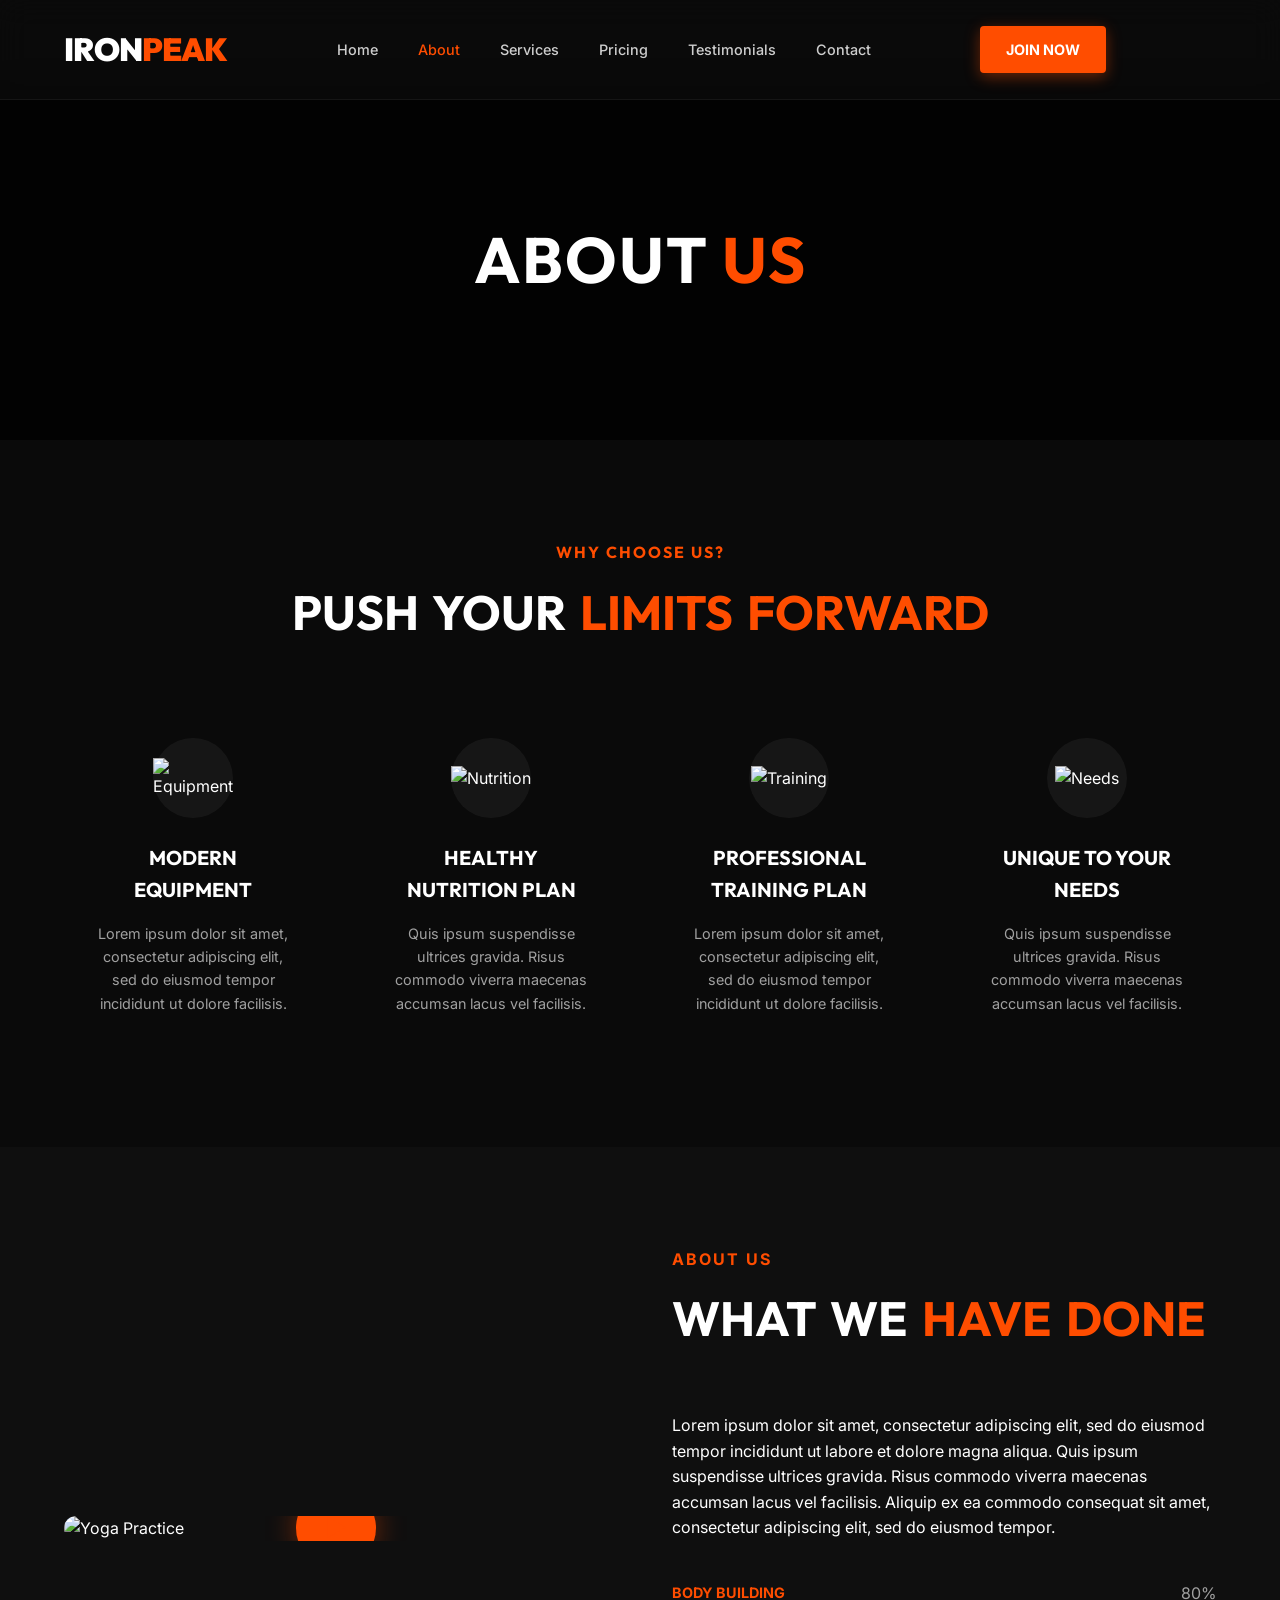
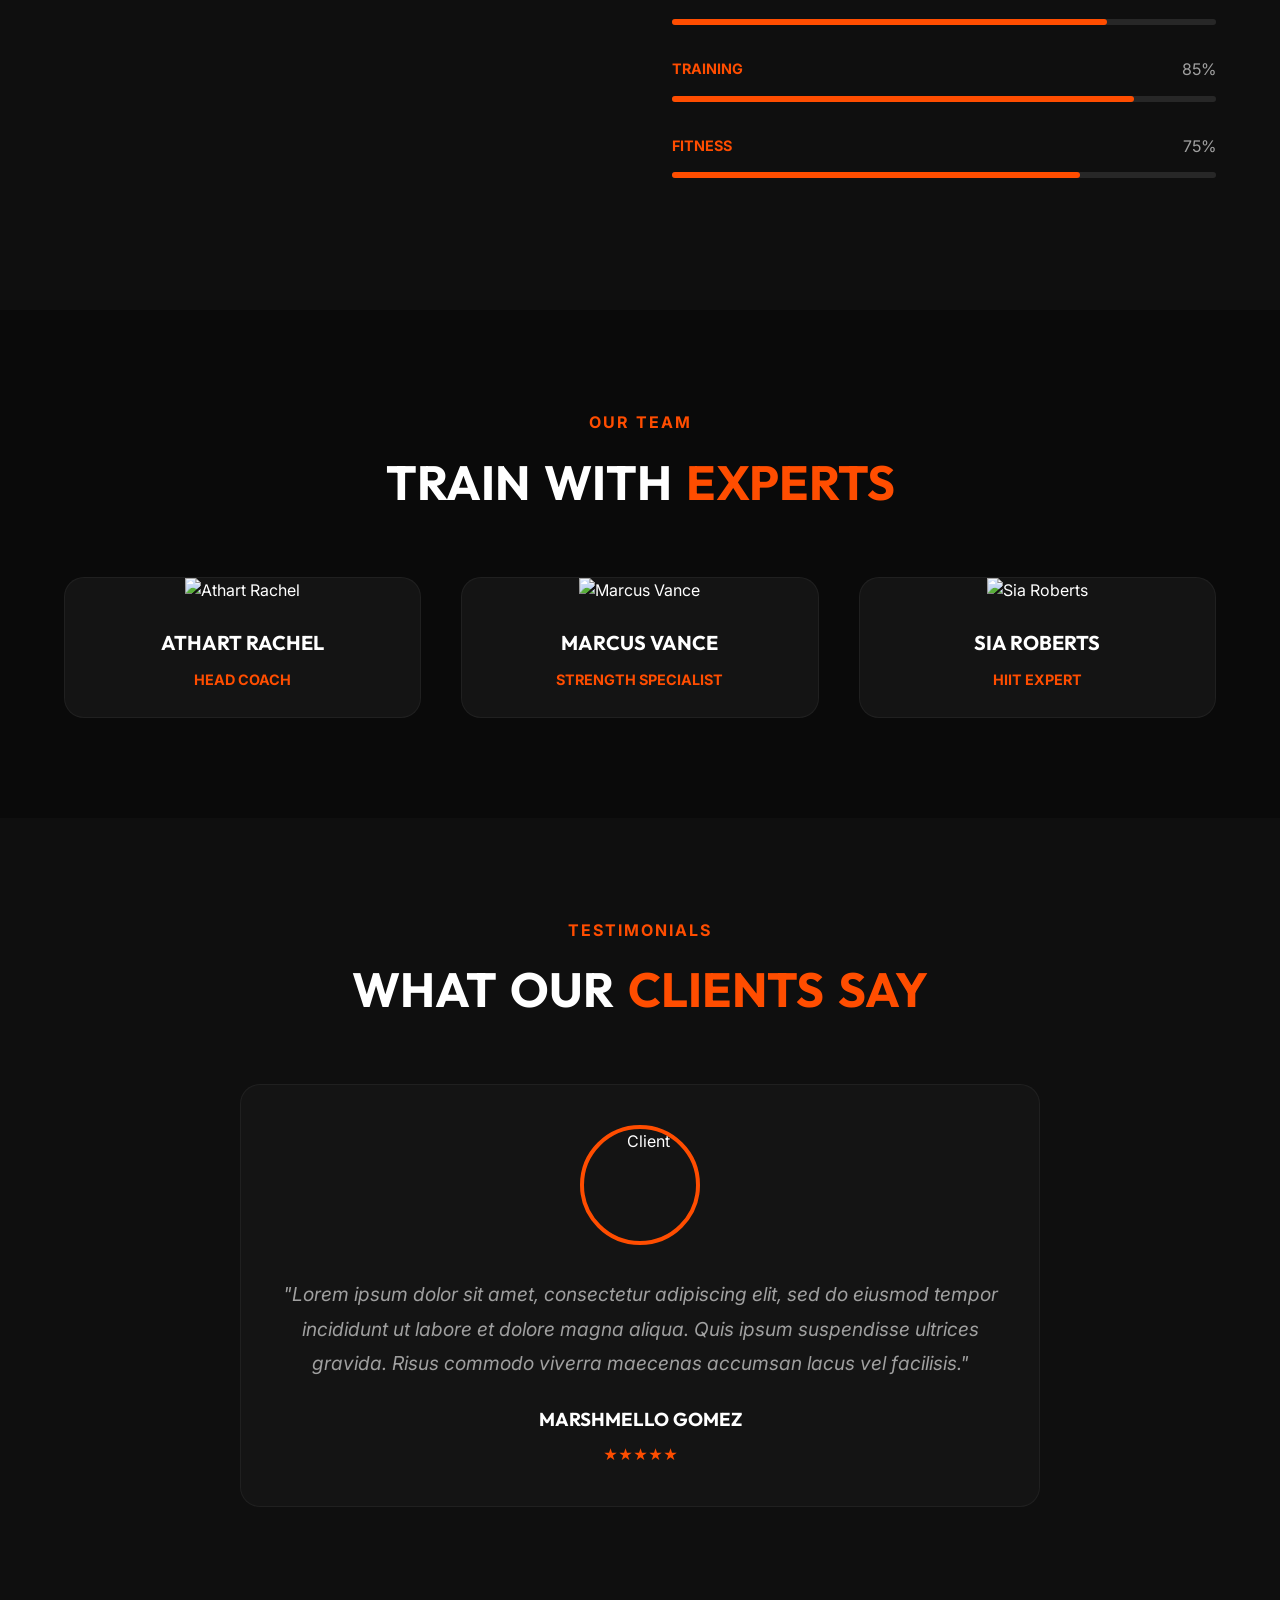
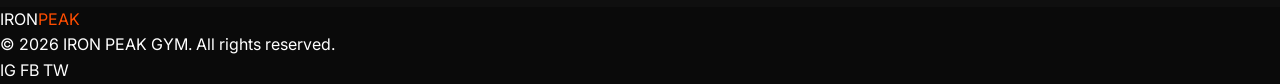
==== about.html @ 79bff255 "first commit" ====
<!DOCTYPE html>
<html lang="en">

<head>
    <meta charset="UTF-8">
    <meta name="viewport" content="width=device-width, initial-scale=1.0">
    <meta name="description"
        content="Learn more about IRON PEAK GYM, our expert trainers, and our commitment to your fitness journey.">
    <title>About Us | IRON PEAK GYM</title>
    <link rel="stylesheet" href="style.css">
    <!-- Google Fonts: Outfit and Inter -->
    <link rel="preconnect" href="https://fonts.googleapis.com">
    <link rel="preconnect" href="https://fonts.gstatic.com" crossorigin>
    <link href="https://fonts.googleapis.com/css2?family=Inter:wght@400;700&family=Outfit:wght@400;700;900&display=swap"
        rel="stylesheet">
</head>

<body class="subpage">
    <header id="header">
        <nav class="navbar">
            <div class="logo">IRON<span>PEAK</span></div>
            <ul class="nav-links">
                <li><a href="index.html">Home</a></li>
                <li><a href="about.html" class="active">About</a></li>
                <li><a href="services.html">Services</a></li>
                <li><a href="pricing.html">Pricing</a></li>
                <li><a href="testimonials.html">Testimonials</a></li>
                <li><a href="contact.html">Contact</a></li>
            </ul>
            <a href="join.html" class="cta-btn small">Join Now</a>
            <div class="hamburger">
                <span></span>
                <span></span>
                <span></span>
            </div>
        </nav>
    </header>

    <main>
        <section class="page-banner">
            <h1>ABOUT <span>US</span></h1>
        </section>

        <!-- Why Choose Us Section -->
        <section class="why-choose-us">
            <h2 class="section-subtitle">WHY CHOOSE US?</h2>
            <h2 class="section-title">PUSH YOUR <span>LIMITS FORWARD</span></h2>
            <div class="features-grid">
                <div class="feature-item">
                    <div class="feature-icon-circle">
                        <img src="https://img.icons8.com/ios-filled/50/ff4d00/bench-press.png" alt="Equipment">
                    </div>
                    <h3>Modern equipment</h3>
                    <p>Lorem ipsum dolor sit amet, consectetur adipiscing elit, sed do eiusmod tempor incididunt ut
                        dolore facilisis.</p>
                </div>
                <div class="feature-item">
                    <div class="feature-icon-circle">
                        <img src="https://img.icons8.com/ios-filled/50/ff4d00/healthy-food.png" alt="Nutrition">
                    </div>
                    <h3>Healthy nutrition plan</h3>
                    <p>Quis ipsum suspendisse ultrices gravida. Risus commodo viverra maecenas accumsan lacus vel
                        facilisis.</p>
                </div>
                <div class="feature-item">
                    <div class="feature-icon-circle">
                        <img src="https://img.icons8.com/ios-filled/50/ff4d00/dumbbell.png" alt="Training">
                    </div>
                    <h3>Professional training plan</h3>
                    <p>Lorem ipsum dolor sit amet, consectetur adipiscing elit, sed do eiusmod tempor incididunt ut
                        dolore facilisis.</p>
                </div>
                <div class="feature-item">
                    <div class="feature-icon-circle">
                        <img src="https://img.icons8.com/ios-filled/50/ff4d00/heart-monitor.png" alt="Needs">
                    </div>
                    <h3>Unique to your needs</h3>
                    <p>Quis ipsum suspendisse ultrices gravida. Risus commodo viverra maecenas accumsan lacus vel
                        facilisis.</p>
                </div>
            </div>
        </section>

        <!-- What We Have Done Section -->
        <section class="about-what-we-done bg-alt">
            <div class="done-image">
                <img src="https://images.unsplash.com/photo-1544367567-0f2fcb009e0b?auto=format&fit=crop&q=80"
                    alt="Yoga Practice">
                <div class="play-btn">
                    <span>▶</span>
                </div>
            </div>
            <div class="done-content">
                <h4 class="section-subtitle" style="text-align: left;">ABOUT US</h4>
                <h2 class="section-title" style="text-align: left;">WHAT WE <span>HAVE DONE</span></h2>
                <p>Lorem ipsum dolor sit amet, consectetur adipiscing elit, sed do eiusmod tempor incididunt ut labore
                    et dolore magna aliqua. Quis ipsum suspendisse ultrices gravida. Risus commodo viverra maecenas
                    accumsan lacus vel facilisis. Aliquip ex ea commodo consequat sit amet, consectetur adipiscing elit,
                    sed do eiusmod tempor.</p>

                <div class="progress-container">
                    <div class="progress-item">
                        <div class="progress-info">
                            <span class="progress-label">Body building</span>
                            <span class="progress-percent">80%</span>
                        </div>
                        <div class="progress-bar-bg">
                            <div class="progress-bar-fill" style="width: 80%;"></div>
                        </div>
                    </div>
                    <div class="progress-item">
                        <div class="progress-info">
                            <span class="progress-label">Training</span>
                            <span class="progress-percent">85%</span>
                        </div>
                        <div class="progress-bar-bg">
                            <div class="progress-bar-fill" style="width: 85%;"></div>
                        </div>
                    </div>
                    <div class="progress-item">
                        <div class="progress-info">
                            <span class="progress-label">Fitness</span>
                            <span class="progress-percent">75%</span>
                        </div>
                        <div class="progress-bar-bg">
                            <div class="progress-bar-fill" style="width: 75%;"></div>
                        </div>
                    </div>
                </div>
            </div>
        </section>

        <!-- Our Team Section -->
        <section class="trainers-section">
            <h4 class="section-subtitle">OUR TEAM</h4>
            <h2 class="section-title">TRAIN WITH <span>EXPERTS</span></h2>
            <div class="trainers-grid">
                <div class="trainer-card">
                    <div class="trainer-img">
                        <img src="https://images.unsplash.com/photo-1594381898411-846e7d193883?auto=format&fit=crop&q=80"
                            alt="Athart Rachel">
                    </div>
                    <div class="trainer-info">
                        <h3>Athart Rachel</h3>
                        <span class="trainer-spec">Head Coach</span>
                    </div>
                </div>
                <div class="trainer-card">
                    <div class="trainer-img">
                        <img src="https://images.unsplash.com/photo-1534438327276-14e5300c3a48?auto=format&fit=crop&q=80"
                            alt="Marcus Vance">
                    </div>
                    <div class="trainer-info">
                        <h3>Marcus Vance</h3>
                        <span class="trainer-spec">Strength Specialist</span>
                    </div>
                </div>
                <div class="trainer-card">
                    <div class="trainer-img">
                        <img src="https://images.unsplash.com/photo-1552072805-2a9039d00e57?auto=format&fit=crop&q=80"
                            alt="Sia Roberts">
                    </div>
                    <div class="trainer-info">
                        <h3>Sia Roberts</h3>
                        <span class="trainer-spec">HIIT Expert</span>
                    </div>
                </div>
            </div>
        </section>

        <!-- Testimonials Section -->
        <section class="testimonials bg-alt">
            <h4 class="section-subtitle">TESTIMONIALS</h4>
            <h2 class="section-title">WHAT OUR <span>CLIENTS SAY</span></h2>
            <div class="testimonial-card" style="max-width: 800px; margin: 0 auto; text-align: center;">
                <div class="user-info" style="justify-content: center; flex-direction: column;">
                    <img src="https://images.unsplash.com/photo-1517841905240-472988babdf9?auto=format&fit=crop&q=80"
                        alt="Client"
                        style="width: 120px; height: 120px; border-radius: 50%; object-fit: cover; border: 4px solid var(--primary);">
                </div>
                <p class="quote" style="font-size: 1.2rem; margin-top: 2rem;">"Lorem ipsum dolor sit amet, consectetur
                    adipiscing elit, sed do eiusmod tempor incididunt ut labore et dolore magna aliqua. Quis ipsum
                    suspendisse ultrices gravida. Risus commodo viverra maecenas accumsan lacus vel facilisis."</p>
                <h3 style="margin-top: 1.5rem;">Marshmello Gomez</h3>
                <div class="stars" style="margin-top: 0.5rem;">★★★★★</div>
            </div>
        </section>

    </main>

    <footer>
        <div class="footer-content">
            <div class="footer-logo">IRON<span>PEAK</span></div>
            <p>&copy; 2026 IRON PEAK GYM. All rights reserved.</p>
            <div class="socials">
                <a href="#">IG</a>
                <a href="#">FB</a>
                <a href="#">TW</a>
            </div>
        </div>
    </footer>

    <div id="videoModal" class="video-modal">
        <div class="modal-content">
            <span class="close-modal">&times;</span>
            <div class="video-container">
                <iframe id="yogaVideo" src="" frameborder="0"
                    allow="accelerometer; autoplay; clipboard-write; encrypted-media; gyroscope; picture-in-picture"
                    allowfullscreen></iframe>
            </div>
        </div>
    </div>

    <script src="main.js"></script>
</body>

</html>
---- style.css ----
:root {
    /* Color Palette - Premium Dark Theme */
    --bg-dark: #0a0a0a;
    --bg-card: #141414;
    --primary: #ff4d00;
    /* Electric Orange */
    --primary-glow: rgba(255, 77, 0, 0.4);
    --secondary: #00e5ff;
    /* Cyan Accent */
    --text-main: #ffffff;
    --text-muted: #a0a0a0;
    --white: #ffffff;
    --glass: rgba(255, 255, 255, 0.05);

    /* Typography */
    --font-heading: 'Outfit', sans-serif;
    --font-body: 'Inter', sans-serif;

    /* Transitions */
    --transition: all 0.3s cubic-bezier(0.4, 0, 0.2, 1);
}

* {
    margin: 0;
    padding: 0;
    box-sizing: border-box;
}

html {
    scroll-behavior: smooth;
}

body {
    background-color: var(--bg-dark);
    color: var(--text-main);
    font-family: var(--font-body);
    line-height: 1.6;
    overflow-x: hidden;
}

h1,
h2,
h3 {
    font-family: var(--font-heading);
    text-transform: uppercase;
}

span {
    color: var(--primary);
}

a {
    text-decoration: none;
    color: inherit;
}

ul {
    list-style: none;
}

/* Header & Navigation */
header {
    position: fixed;
    top: 0;
    width: 100%;
    z-index: 1000;
    background: rgba(10, 10, 10, 0.8);
    backdrop-filter: blur(15px);
    border-bottom: 1px solid rgba(255, 255, 255, 0.05);
}

.navbar {
    display: flex;
    justify-content: space-between;
    align-items: center;
    padding: 1.5rem 5%;
    max-width: 1400px;
    margin: 0 auto;
}

.logo {
    font-size: 2rem;
    font-weight: 900;
    font-family: var(--font-heading);
    letter-spacing: -1px;
}

.nav-links {
    display: flex;
    gap: 2.5rem;
}

.nav-links a {
    font-weight: 500;
    font-size: 0.9rem;
    transition: var(--transition);
    opacity: 0.8;
}

.nav-links a:hover {
    color: var(--primary);
    opacity: 1;
}

/* Buttons */
.cta-btn {
    display: inline-block;
    padding: 1rem 2.5rem;
    background: var(--primary);
    color: var(--white);
    font-weight: 700;
    text-transform: uppercase;
    font-size: 0.9rem;
    border-radius: 4px;
    transition: var(--transition);
    box-shadow: 0 4px 15px var(--primary-glow);
    border: 2px solid var(--primary);
    cursor: pointer;
}

.cta-btn:hover {
    transform: translateY(-3px);
    box-shadow: 0 8px 25px var(--primary-glow);
}

.cta-btn.secondary {
    background: transparent;
    box-shadow: none;
}

.cta-btn.secondary:hover {
    background: var(--white);
    color: var(--bg-dark);
    border-color: var(--white);
}

.cta-btn.small {
    padding: 0.6rem 1.5rem;
}

/* Hero Section */
.hero {
    height: 100vh;
    display: flex;
    align-items: center;
    justify-content: center;
    text-align: center;
    background: linear-gradient(rgba(0, 0, 0, 0.7), rgba(0, 0, 0, 0.7)), url('https://images.unsplash.com/photo-1534438327276-14e5300c3a48?auto=format&fit=crop&q=80');
    background-size: cover;
    background-position: center;
    padding: 0 5%;
}

.hero-content h1 {
    font-size: 6rem;
    font-weight: 900;
    margin-bottom: 1rem;
    letter-spacing: -2px;
    line-height: 1;
}

.hero-content p {
    font-size: 1.25rem;
    color: var(--text-muted);
    max-width: 600px;
    margin: 0 auto 2.5rem;
}

.hero-btns {
    display: flex;
    gap: 1.5rem;
    justify-content: center;
}

/* Section Common */
section {
    padding: 100px 5%;
    max-width: 1400px;
    margin: 0 auto;
}

.section-title {
    text-align: center;
    font-size: 3rem;
    margin-bottom: 3.5rem;
    word-spacing: 5px;
    margin-top: 0.5rem;
}

.section-subtitle {
    text-align: center;
    color: var(--primary);
    font-size: 1rem;
    font-weight: 700;
    letter-spacing: 2px;
    text-transform: uppercase;
}

.section-title.left {
    text-align: left;
}

/* Services */
.services-grid {
    display: grid;
    grid-template-columns: repeat(auto-fit, minmax(300px, 1fr));
    gap: 2rem;
}

.service-card {
    background: var(--bg-card);
    padding: 3rem 2rem;
    border-radius: 12px;
    transition: var(--transition);
    border: 1px solid rgba(255, 255, 255, 0.03);
    text-align: center;
}

.service-card:hover {
    background: var(--glass);
    border-color: var(--primary);
    transform: translateY(-10px);
}

.card-icon {
    font-size: 3rem;
    margin-bottom: 1.5rem;
}

.service-card h3 {
    margin-bottom: 1rem;
    font-size: 1.5rem;
}

.service-card p {
    color: var(--text-muted);
}

/* Pricing */
.pricing-grid {
    display: grid;
    grid-template-columns: repeat(auto-fit, minmax(300px, 1fr));
    gap: 2.5rem;
}

.pricing-card {
    background: var(--bg-card);
    padding: 4rem 2rem;
    border-radius: 16px;
    text-align: center;
    position: relative;
    border: 1px solid rgba(255, 255, 255, 0.03);
    transition: var(--transition);
}

.pricing-card.featured {
    border: 1px solid var(--primary);
    transform: scale(1.05);
    background: linear-gradient(135deg, #1a1a1a 0%, #0a0a0a 100%);
}

.badge {
    position: absolute;
    top: -15px;
    left: 50%;
    transform: translateX(-50%);
    background: var(--primary);
    padding: 0.5rem 1.5rem;
    border-radius: 20px;
    font-size: 0.8rem;
    font-weight: 700;
}

.pricing-card h3 {
    font-size: 1.2rem;
    margin-bottom: 2rem;
}

.price {
    font-size: 4rem;
    font-weight: 900;
    font-family: var(--font-heading);
    margin-bottom: 2rem;
}

.price span {
    font-size: 1rem;
    color: var(--text-muted);
}

.pricing-card ul {
    margin-bottom: 3rem;
    text-align: left;
    padding-left: 20%;
}

.pricing-card li {
    margin-bottom: 1rem;
    color: var(--text-muted);
}

.pricing-card li::before {
    content: '✓';
    color: var(--primary);
    margin-right: 10px;
    font-weight: 900;
}

/* Testimonials */
.testimonials-container {
    display: grid;
    grid-template-columns: repeat(auto-fit, minmax(300px, 1fr));
    gap: 2rem;
}

.testimonial-card {
    background: var(--bg-card);
    padding: 2.5rem;
    border-radius: 20px;
    border: 1px solid rgba(255, 255, 255, 0.05);
    transition: var(--transition);
}

.testimonial-card:hover {
    border-color: var(--primary);
    background: var(--glass);
    transform: translateY(-5px);
}

.user-info {
    display: flex;
    align-items: center;
    gap: 1rem;
    margin-bottom: 1.5rem;
}

.avatar {
    width: 60px;
    height: 60px;
    background: linear-gradient(45deg, var(--primary), var(--secondary));
    border-radius: 50%;
    display: flex;
    align-items: center;
    justify-content: center;
    font-weight: 900;
    font-size: 1.2rem;
}

.quote {
    font-style: italic;
    color: var(--text-muted);
    margin-bottom: 1.5rem;
    line-height: 1.8;
}

.stars {
    color: var(--primary);
    font-size: 0.9rem;
}

/* Contact Section Refinement */
.contact {
    margin-top: 50px;
}

/* Contact layout */
.contact-container {
    display: grid;
    grid-template-columns: 1fr 1fr;
    gap: 2.5rem;
    align-items: start;
    max-width: 1200px;
    margin: 0 auto;
    padding: 2.5rem 5%;
}

.contact-info {
    background: linear-gradient(180deg, rgba(255,255,255,0.02), rgba(255,255,255,0.01));
    border: 1px solid rgba(255,255,255,0.03);
    padding: 2.5rem;
    border-radius: 12px;
}

.contact-info .info-list {
    margin-top: 1rem;
    display: flex;
    flex-direction: column;
    gap: 0.75rem;
    color: var(--text-muted);
}

.contact-info .info-item strong {
    color: var(--white);
    margin-right: 0.5rem;
    font-weight: 700;
}

.contact-form {
    background: var(--bg-card);
    padding: 2.5rem;
    border-radius: 12px;
    border: 1px solid rgba(255,255,255,0.04);
    display: flex;
    flex-direction: column;
    gap: 1rem;
}

.contact-form .form-row {
    display: grid;
    grid-template-columns: 1fr 1fr;
    gap: 1rem;
}

.form-group {
    display: flex;
    flex-direction: column;
    gap: 0.5rem;
}

.form-group .label {
    font-size: 0.85rem;
    text-transform: uppercase;
    color: var(--text-muted);
    font-weight: 700;
}

.contact-form input,
.contact-form select,
.contact-form textarea {
    background: rgba(255, 255, 255, 0.03);
    border: 1px solid rgba(255,255,255,0.06);
    padding: 0.9rem 1rem;
    border-radius: 8px;
    color: var(--white);
    font-family: inherit;
    transition: var(--transition);
}

.contact-form input:focus,
.contact-form select:focus,
.contact-form textarea:focus {
    outline: none;
    border-color: var(--primary);
    box-shadow: 0 6px 22px var(--primary-glow);
    transform: translateY(-2px);
}

.contact-form textarea {
    resize: vertical;
    min-height: 140px;
}

.contact-form .checkbox-group {
    display: flex;
    align-items: center;
    gap: 0.6rem;
    color: var(--text-muted);
}

.form-success {
    font-weight: 700;
}

/* Small screens */
@media (max-width: 900px) {
    .contact-container {
        grid-template-columns: 1fr;
        padding: 1.5rem 5%;
    }

    .contact-form .form-row {
        grid-template-columns: 1fr;
    }

    .contact-info {
        order: 2;
    }

    .contact-form {
        order: 1;
    }
}

/* Scrollbar */
::-webkit-scrollbar {
    width: 10px;
}

::-webkit-scrollbar-track {
    background: var(--bg-dark);
}

::-webkit-scrollbar-thumb {
    background: #333;
    border-radius: 5px;
}

::-webkit-scrollbar-thumb:hover {
    background: var(--primary);
}

/* Mobile Responsive adjustment */
@media (max-width: 968px) {
    .hero-content h1 {
        font-size: 4rem;
    }

    .contact-container {
        grid-template-columns: 1fr;
        padding: 3rem;
    }

    .nav-links,
    .cta-btn.small {
        display: none;
    }

    .hamburger {
        display: flex;
    }

    .pricing-card.featured {
        transform: scale(1);
    }

    .testimonials-container {
        grid-template-columns: 1fr;
    }

    .page-banner h1 {
        font-size: 2.5rem;
    }

    .form-row {
        grid-template-columns: 1fr;
    }

    .registration-form-box {
        padding: 2rem;
    }

    /* Mobile responsive for new sections */
    .about-container,
    .classes-container {
        grid-template-columns: 1fr;
    }
}

@media (max-width: 480px) {
    .hero-content h1 {
        font-size: 3rem;
    }

    .hero-btns {
        flex-direction: column;
    }

    .section-title {
        font-size: 2rem;
    }

    .page-banner {
        height: 30vh;
    }
}

/* Subpage Specifics */
.page-banner {
    height: 40vh;
    display: flex;
    align-items: center;
    justify-content: center;
    background: linear-gradient(rgba(0, 0, 0, 0.8), rgba(0, 0, 0, 0.8)), url('https://images.unsplash.com/photo-1540497077202-7c8a3999166f?auto=format&fit=crop&q=80');
    background-size: cover;
    background-position: center;
    margin-top: 80px;
}

.page-banner h1 {
    font-size: 4rem;
    letter-spacing: 2px;
}

/* Registration Form */
.registration-container {
    max-width: 800px;
    margin: 50px auto;
    padding: 100px 5%;
}

.registration-form-box {
    background: var(--bg-card);
    padding: 4rem;
    border-radius: 20px;
    border: 1px solid rgba(255, 255, 255, 0.05);
}

.registration-form-box h2 {
    margin-bottom: 2.5rem;
    text-align: center;
}

.registration-form {
    display: flex;
    flex-direction: column;
    gap: 1.5rem;
}

.form-row {
    display: grid;
    grid-template-columns: 1fr 1fr;
    gap: 1.5rem;
}

.registration-form input,
.registration-form select {
    background: rgba(255, 255, 255, 0.03);
    border: 1px solid rgba(255, 255, 255, 0.1);
    padding: 1.2rem;
    border-radius: 4px;
    color: var(--white);
    font-family: inherit;
    transition: var(--transition);
}

.registration-form select option {
    background: var(--bg-dark);
}

.checkbox-group {
    display: flex;
    align-items: center;
    gap: 10px;
    font-size: 0.9rem;
    color: var(--text-muted);
}

.contact-subject {
    background: rgba(255, 255, 255, 0.03);
    border: 1px solid rgba(255, 255, 255, 0.1);
    padding: 1rem;
    border-radius: 4px;
    color: var(--white);
    font-family: inherit;
    width: 100%;
}

/* --- Added for Content Expansion --- */

/* About Summary */
.about-summary {
    padding: 100px 5%;
}

.about-container {
    display: grid;
    grid-template-columns: 1fr 1fr;
    gap: 4rem;
    align-items: center;
    max-width: 1400px;
    margin: 0 auto;
}

.about-text p {
    font-size: 1.1rem;
    color: var(--text-muted);
    margin-bottom: 2rem;
}

.stats-row {
    display: flex;
    gap: 3rem;
}

.stat {
    display: flex;
    flex-direction: column;
}

.stat-num {
    font-size: 2.5rem;
    font-weight: 900;
    color: var(--primary);
    font-family: var(--font-heading);
}

.stat-label {
    font-size: 0.9rem;
    color: var(--text-muted);
    text-transform: uppercase;
}

.about-image img {
    width: 100%;
    border-radius: 20px;
    box-shadow: 0 20px 40px rgba(0, 0, 0, 0.5);
}

/* Why Choose Us */
.bg-alt {
    background: #0f0f0f;
    max-width: 100% !important;
}

.why-choose-us {
    padding: 100px 5%;
}

.features-grid {
    display: grid;
    grid-template-columns: repeat(auto-fit, minmax(250px, 1fr));
    gap: 2.5rem;
    max-width: 1400px;
    margin: 0 auto;
}

.feature-item {
    text-align: center;
    padding: 2rem;
    display: flex;
    flex-direction: column;
    align-items: center;
}

.feature-icon-circle {
    width: 80px;
    height: 80px;
    background: rgba(255, 255, 255, 0.05);
    border-radius: 50%;
    display: flex;
    align-items: center;
    justify-content: center;
    margin-bottom: 1.5rem;
    transition: var(--transition);
}

.feature-item:hover .feature-icon-circle {
    background: var(--primary);
}

.feature-item:hover .feature-icon-circle img {
    filter: brightness(0) invert(1);
}

.feature-item h3 {
    margin-bottom: 1rem;
    font-size: 1.25rem;
    font-family: var(--font-heading);
}

.feature-item p {
    color: var(--text-muted);
    font-size: 0.9rem;
    max-width: 300px;
}

/* Featured Classes */
.featured-classes {
    padding: 100px 5%;
}

.classes-container {
    display: grid;
    grid-template-columns: repeat(auto-fit, minmax(320px, 1fr));
    gap: 0;
    max-width: 1400px;
    margin: 0 auto;
}

.class-card {
    position: relative;
    overflow: hidden;
    height: 400px;
}

.class-img {
    height: 100%;
}

.class-img img {
    width: 100%;
    height: 100%;
    object-fit: cover;
    transition: transform 0.5s ease;
}

.class-card:hover .class-img img {
    transform: scale(1.1);
}

.class-overlay {
    position: absolute;
    bottom: 0;
    left: 0;
    width: 100%;
    background: rgba(20, 20, 20, 0.9);
    padding: 2rem;
    display: flex;
    justify-content: space-between;
    align-items: flex-end;
    clip-path: polygon(0 20%, 100% 0, 100% 100%, 0% 100%);
    transition: var(--transition);
}

.class-content {
    display: flex;
    flex-direction: column;
}

.class-category {
    color: var(--primary);
    font-size: 0.8rem;
    font-weight: 700;
    margin-bottom: 0.5rem;
}

.class-card h3 {
    font-size: 1.5rem;
    margin-bottom: 0;
}

.class-arrow {
    width: 45px;
    height: 45px;
    background: rgba(255, 255, 255, 0.1);
    display: flex;
    align-items: center;
    justify-content: center;
    border-radius: 4px;
    transition: var(--transition);
}

.class-card:hover .class-arrow {
    background: var(--primary);
    color: var(--white);
}

.text-link {
    color: var(--primary);
    font-weight: 700;
}

/* Trainers Section */
.trainers-section {
    padding: 100px 5%;
}

.trainers-grid {
    display: grid;
    grid-template-columns: repeat(auto-fit, minmax(280px, 1fr));
    gap: 2.5rem;
    max-width: 1400px;
    margin: 0 auto;
}

.trainer-card {
    background: var(--bg-card);
    border-radius: 20px;
    overflow: hidden;
    text-align: center;
    border: 1px solid rgba(255, 255, 255, 0.05);
    transition: var(--transition);
}

.trainer-card:hover {
    border-color: var(--primary);
    transform: scale(1.02);
}

.trainer-img img {
    width: 100%;
    height: 350px;
    object-fit: cover;
}

.trainer-info {
    padding: 1.5rem;
}

.trainer-info h3 {
    font-size: 1.25rem;
    margin-bottom: 0.5rem;
}

.trainer-spec {
    color: var(--primary);
    font-size: 0.9rem;
    font-weight: 700;
    text-transform: uppercase;
}


/* Services Expansion */
.service-card-wide {
    background: var(--bg-card);
    border-radius: 20px;
    padding: 3rem;
    display: flex;
    gap: 3rem;
    margin-bottom: 2rem;
    border: 1px solid rgba(255, 255, 255, 0.05);
    transition: var(--transition);
}

.service-card-wide:hover {
    border-color: var(--primary);
}

.service-card-wide .card-icon {
    font-size: 4rem;
}

.expectations {
    margin-top: 2rem;
}

.expectations h4 {
    color: var(--primary);
    margin-bottom: 1rem;
}

.expectations ul {
    list-style: none;
    padding-left: 0;
}

.expectations li {
    margin-bottom: 0.5rem;
    color: var(--text-muted);
}

.expectations li::before {
    content: "⚡ ";
    color: var(--primary);
}

.program-cta {
    text-align: center;
    padding: 100px 5%;
    background: linear-gradient(rgba(0, 0, 0, 0.9), rgba(0, 0, 0, 0.9)), url('https://images.unsplash.com/photo-1593079831268-3381b0db4a77?auto=format&fit=crop&q=80');
    background-size: cover;
    margin-top: 50px;
    border-radius: 20px;
}

/* Schedule Table */
.schedule-section {
    padding: 100px 5%;
}

.schedule-table-wrapper {
    overflow-x: auto;
}

.schedule-table {
    width: 100%;
    border-collapse: collapse;
    margin-top: 2rem;
    background: var(--bg-card);
    border-radius: 12px;
    overflow: hidden;
}

.schedule-table th,
.schedule-table td {
    padding: 1.5rem;
    text-align: center;
    border-bottom: 1px solid rgba(255, 255, 255, 0.05);
}

.schedule-table th {
    background: var(--primary);
    color: var(--white);
    text-transform: uppercase;
    font-family: var(--font-heading);
}

.schedule-table td {
    color: var(--text-muted);
}

/* Registration Banner */
.registration-banner {
    position: relative;
    height: 500px;
    padding: 0;
    max-width: 100%;
    overflow: hidden;
    display: flex;
    align-items: center;
    justify-content: center;
    text-align: center;
}

.registration-bg {
    position: absolute;
    top: 0;
    left: 0;
    width: 100%;
    height: 100%;
}

.registration-bg img {
    width: 100%;
    height: 100%;
    object-fit: cover;
}

.registration-overlay {
    position: relative;
    z-index: 10;
    padding: 2rem;
}

.registration-overlay h2 {
    font-size: 3.5rem;
    font-weight: 900;
    margin-bottom: 1rem;
    letter-spacing: 1px;
}

.registration-overlay p {
    font-size: 1.2rem;
    color: var(--text-muted);
    margin-bottom: 2.5rem;
    text-transform: uppercase;
    letter-spacing: 2px;
}

.appointment-btn {
    display: inline-block;
    padding: 1.2rem 3rem;
    border: 2px solid var(--primary);
    color: var(--white);
    font-weight: 700;
    text-transform: uppercase;
    letter-spacing: 1px;
    background: rgba(0, 0, 0, 0.5);
    transition: var(--transition);
}

.appointment-btn:hover {
    background: var(--primary);
}

/* Gallery Section */
.gallery-section {
    padding: 0;
    max-width: 100%;
}

.gallery-grid {
    display: grid;
    grid-template-columns: repeat(4, 1fr);
    grid-auto-rows: 300px;
}

.gallery-item {
    position: relative;
    overflow: hidden;
}

.gallery-item img {
    width: 100%;
    height: 100%;
    object-fit: cover;
    transition: transform 0.5s ease;
}

.gallery-item:hover img {
    transform: scale(1.1);
}

.gallery-item.large {
    grid-column: span 2;
    grid-row: span 2;
}

.gallery-overlay {
    position: absolute;
    top: 0;
    left: 0;
    width: 100%;
    height: 100%;
    background: rgba(255, 77, 0, 0.4);
    display: flex;
    align-items: center;
    justify-content: center;
    opacity: 0;
    transition: var(--transition);
}

.gallery-item:hover .gallery-overlay {
    opacity: 1;
}

.gallery-icon {
    width: 60px;
    height: 60px;
    border: 2px solid var(--white);
    display: flex;
    align-items: center;
    justify-content: center;
    color: var(--white);
}

@media (max-width: 968px) {
    .registration-overlay h2 {
        font-size: 2.5rem;
    }

    .gallery-grid {
        grid-template-columns: repeat(2, 1fr);
    }
}

@media (max-width: 480px) {
    .registration-overlay h2 {
        font-size: 2rem;
    }

    .gallery-grid {
        grid-template-columns: 1fr;
    }

    .gallery-item.large {
        grid-column: span 1;
        grid-row: span 1;
    }
}

@media (max-width: 768px) {
    .service-card-wide {
        flex-direction: column;
        gap: 1.5rem;
        padding: 2rem;
    }
}

/* About Page Specifics */
.about-what-we-done {
    padding: 100px 5%;
    display: flex;
    gap: 4rem;
    align-items: center;
    max-width: 1400px;
    margin: 0 auto;
}

.done-image {
    flex: 1;
    position: relative;
    border-radius: 12px;
    overflow: hidden;
}

.done-image img {
    width: 100%;
    display: block;
}

.play-btn {
    position: absolute;
    top: 50%;
    left: 50%;
    transform: translate(-50%, -50%);
    width: 80px;
    height: 80px;
    background: var(--primary);
    border-radius: 50%;
    display: flex;
    align-items: center;
    justify-content: center;
    color: var(--white);
    font-size: 1.5rem;
    cursor: pointer;
    box-shadow: 0 0 30px var(--primary-glow);
    transition: var(--transition);
}

.play-btn:hover {
    transform: translate(-50%, -50%) scale(1.1);
}

.done-content {
    flex: 1;
}

.progress-container {
    margin-top: 2.5rem;
}

.progress-item {
    margin-bottom: 2rem;
}

.progress-info {
    display: flex;
    justify-content: space-between;
    margin-bottom: 0.8rem;
}

.progress-label {
    font-weight: 700;
    text-transform: uppercase;
    font-size: 0.9rem;
}

.progress-percent {
    color: var(--text-muted);
}

.progress-bar-bg {
    height: 6px;
    background: rgba(255, 255, 255, 0.1);
    border-radius: 3px;
    position: relative;
}

.progress-bar-fill {
    height: 100%;
    background: var(--primary);
    border-radius: 3px;
    position: absolute;
    top: 0;
    left: 0;
}

/* Navbar item highlight */
.nav-links a.active {
    color: var(--primary);
    opacity: 1;
}

/* Responsive for About Page sections */
@media (max-width: 968px) {
    .about-what-we-done {
        flex-direction: column-reverse;
        gap: 2rem;
    }
}

/* Testimonials Expansion */
.transformations {
    padding: 100px 5%;
    max-width: 1400px;
    margin: 0 auto;
}

.transformations-grid {
    display: grid;
    grid-template-columns: repeat(auto-fit, minmax(350px, 1fr));
    gap: 3rem;
    margin-top: 3rem;
}

.transformation-card {
    background: var(--bg-card);
    border-radius: 20px;
    overflow: hidden;
    border: 1px solid rgba(255, 255, 255, 0.05);
    transition: var(--transition);
}

.transformation-card:hover {
    border-color: var(--primary);
    transform: translateY(-10px);
}

.transformation-images {
    display: flex;
    height: 300px;
}

.transformation-images img {
    width: 50%;
    height: 100%;
    object-fit: cover;
}

.transformation-info {
    padding: 2rem;
    text-align: center;
}

.transformation-info h3 {
    margin-bottom: 0.5rem;
}

.transformation-result {
    color: var(--primary);
    font-weight: 700;
    text-transform: uppercase;
    font-size: 0.9rem;
}

/* Video Testimonials */
.video-testimonials {
    padding: 100px 5%;
    max-width: 1400px;
    margin: 0 auto;
}

.video-grid {
    display: grid;
    grid-template-columns: repeat(auto-fit, minmax(300px, 1fr));
    gap: 2rem;
    margin-top: 3rem;
}

.video-card {
    position: relative;
    border-radius: 12px;
    overflow: hidden;
    height: 200px;
    cursor: pointer;
}

.video-card img {
    width: 100%;
    height: 100%;
    object-fit: cover;
    transition: transform 0.5s ease;
}

.video-card:hover img {
    transform: scale(1.1);
}

.video-overlay {
    position: absolute;
    top: 0;
    left: 0;
    width: 100%;
    height: 100%;
    background: rgba(0, 0, 0, 0.4);
    display: flex;
    align-items: center;
    justify-content: center;
    transition: var(--transition);
}

.video-card:hover .video-overlay {
    background: rgba(255, 77, 0, 0.3);
}

/* Community CTA */
.community-cta {
    padding: 100px 5%;
    background: linear-gradient(rgba(0, 0, 0, 0.85), rgba(0, 0, 0, 0.85)), url('https://images.unsplash.com/photo-1540497077202-7c8a3999166f?auto=format&fit=crop&q=80');
    background-size: cover;
    background-position: center;
    text-align: center;
    margin: 50px 0;
    border-radius: 20px;
}

.community-cta h2 {
    font-size: 3rem;
    margin-bottom: 1.5rem;
}

.community-cta p {
    font-size: 1.2rem;
    color: var(--text-muted);
    max-width: 700px;
    margin: 0 auto 2.5rem;
}

/* Video Modal */
.video-modal {
    display: none;
    position: fixed;
    z-index: 2000;
    top: 0;
    left: 0;
    width: 100%;
    height: 100%;
    background: rgba(0, 0, 0, 0.9);
    backdrop-filter: blur(10px);
    justify-content: center;
    align-items: center;
    opacity: 0;
    transition: opacity 0.3s ease;
}

/* Fade-in helper: used by JS IntersectionObserver to reveal elements */
.fade-in {
    opacity: 1 !important;
    transform: translateY(0) !important;
    transition: opacity 0.6s cubic-bezier(0.4, 0, 0.2, 1), transform 0.6s cubic-bezier(0.4, 0, 0.2, 1);
}

/* Provide a gentle offset for observed elements before they get the .fade-in class */
.service-card, .pricing-card, .section-title, .testimonial-card {
    transform: translateY(12px);
}

.video-modal.active {
    display: flex;
    opacity: 1;
}

.modal-content {
    position: relative;
    width: 90%;
    max-width: 1000px;
    background: #000;
    border-radius: 12px;
    overflow: hidden;
    box-shadow: 0 0 50px rgba(255, 77, 0, 0.3);
}

.close-modal {
    position: absolute;
    top: 20px;
    right: 20px;
    color: var(--white);
    font-size: 2.5rem;
    cursor: pointer;
    transition: var(--transition);
    z-index: 2001;
    line-height: 1;
}

.close-modal:hover {
    color: var(--primary);
    transform: scale(1.1);
}

.video-container {
    position: relative;
    padding-bottom: 56.25%;
    /* 16:9 Aspect Ratio */
    height: 0;
}

.video-container iframe {
    position: absolute;
    top: 0;
    left: 0;
    width: 100%;
    height: 100%;
}
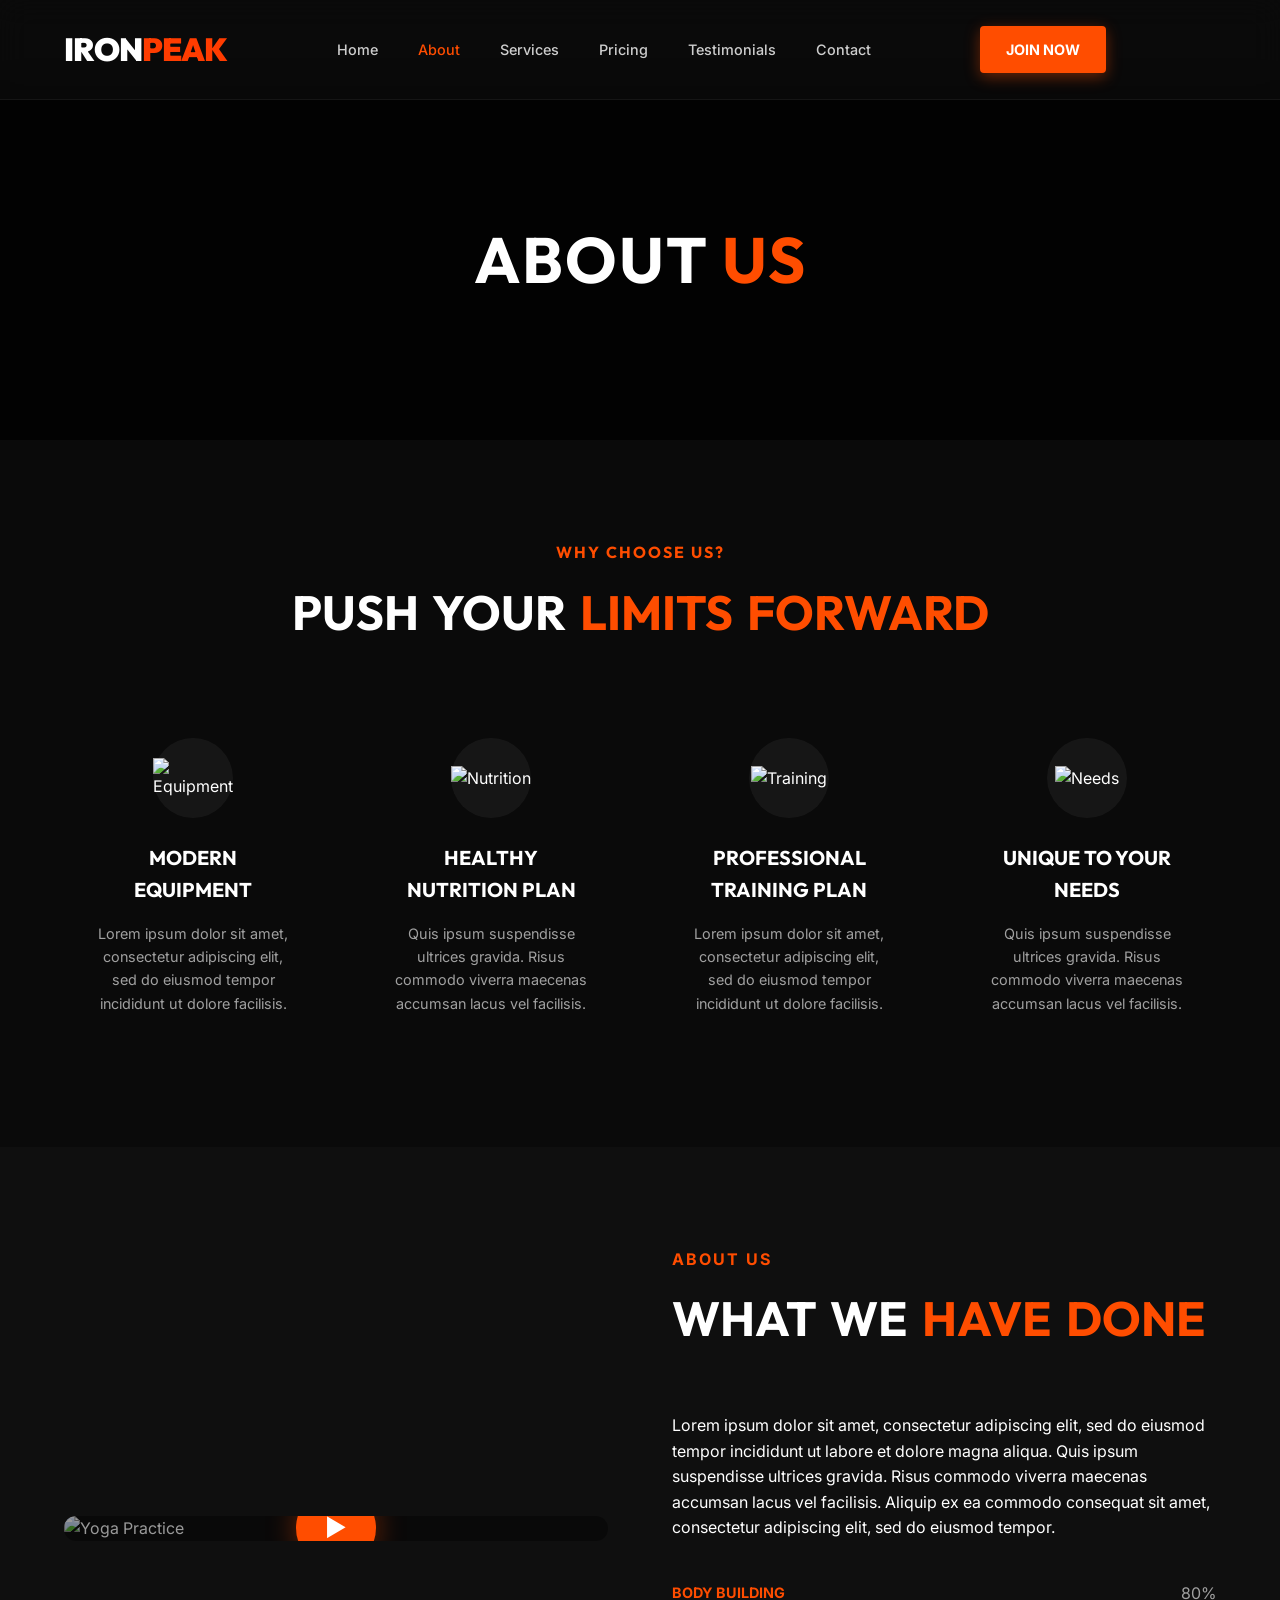
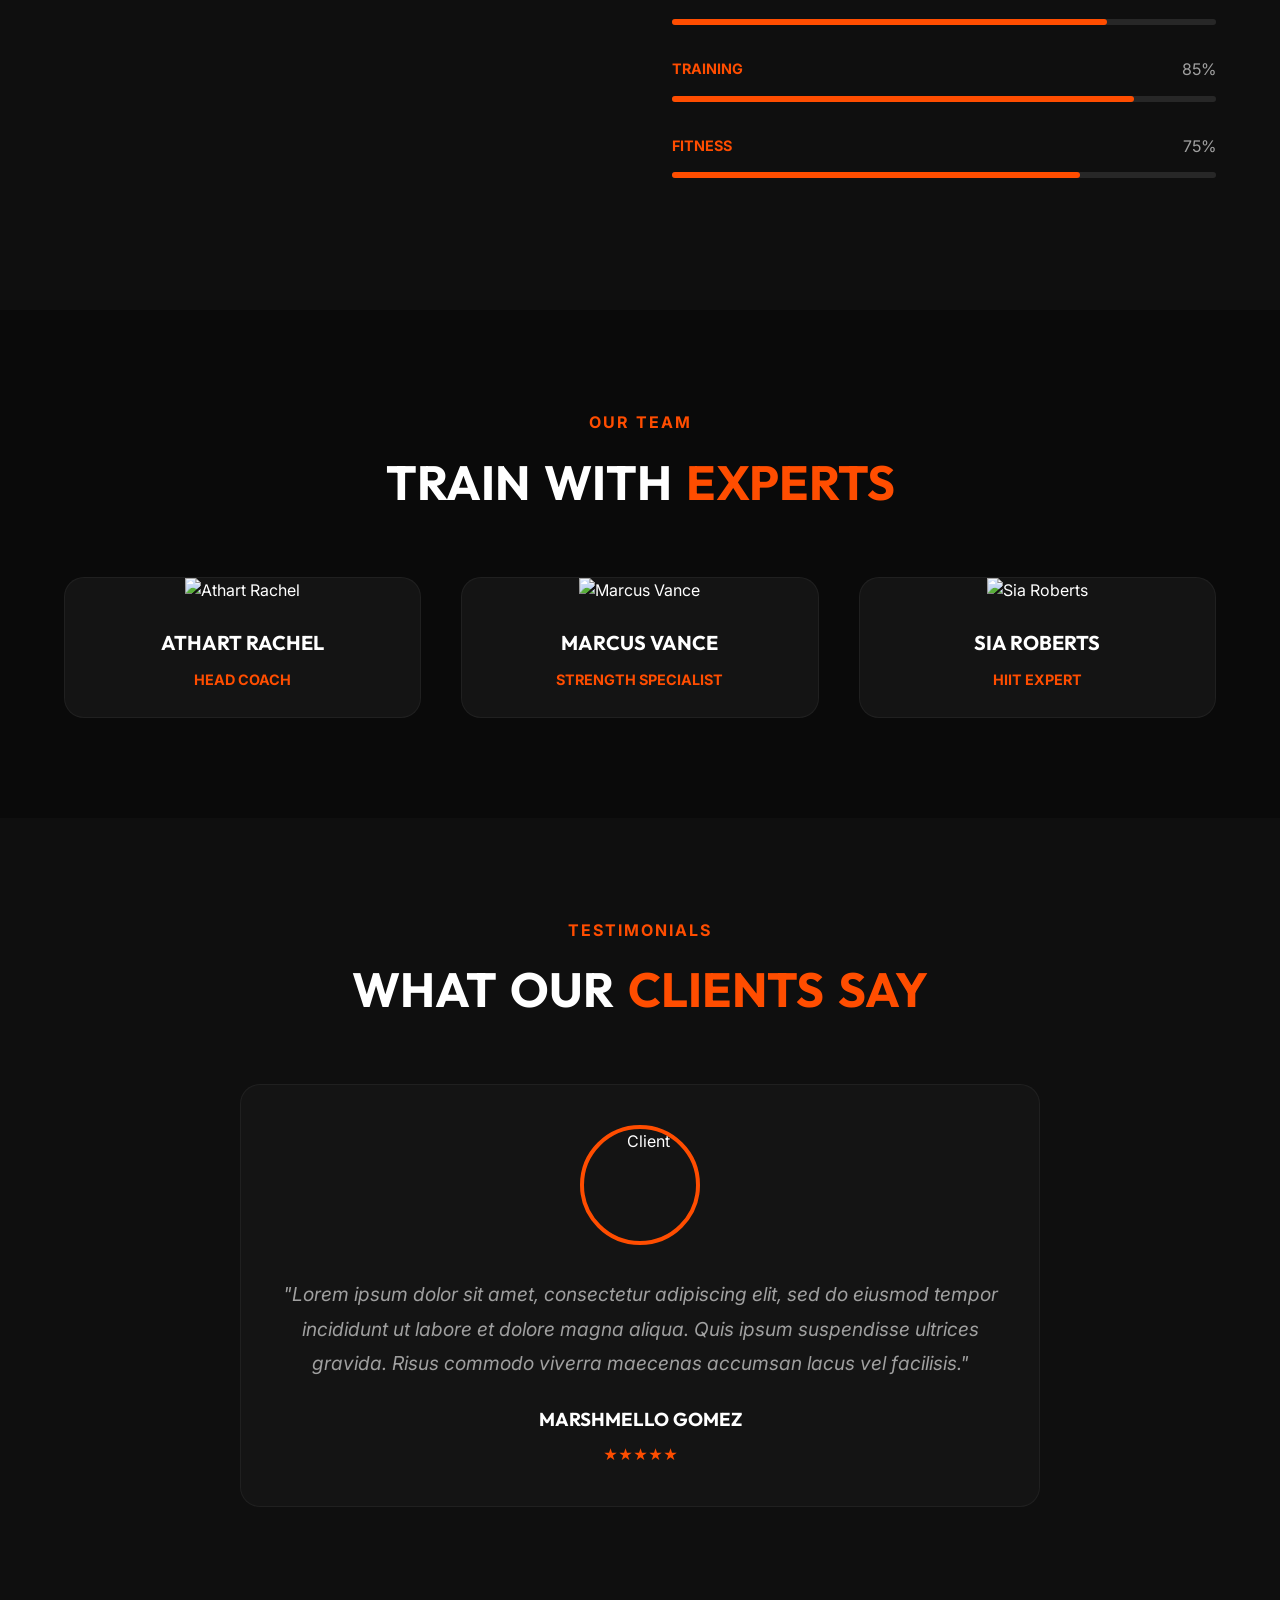
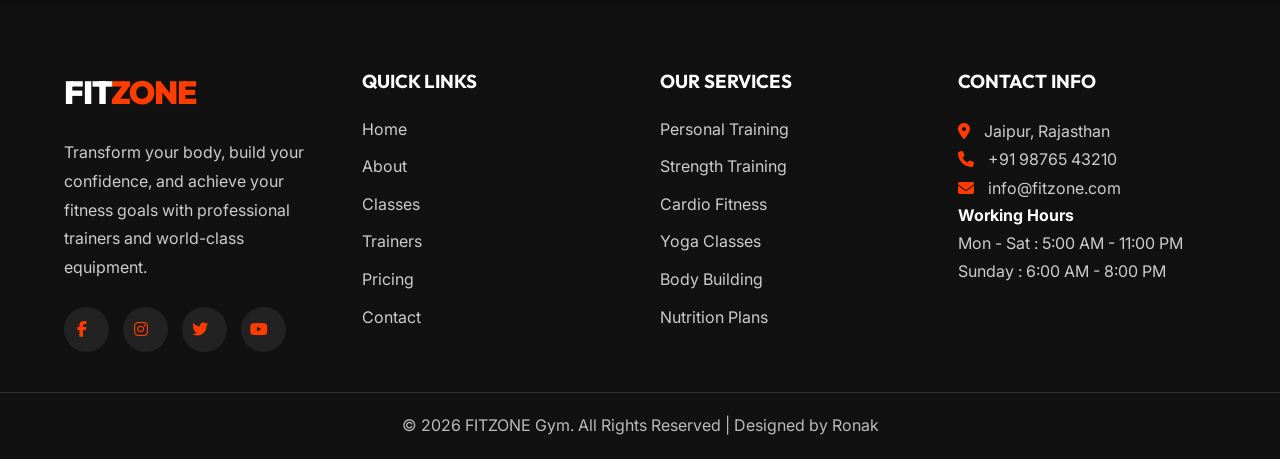
==== commit ea3f79b6: "Done changes" ====
--- a/about.html
+++ b/about.html
@@ -13,6 +13,8 @@
     <link rel="preconnect" href="https://fonts.gstatic.com" crossorigin>
     <link href="https://fonts.googleapis.com/css2?family=Inter:wght@400;700&family=Outfit:wght@400;700;900&display=swap"
         rel="stylesheet">
+    <link rel="stylesheet"
+href="https://cdnjs.cloudflare.com/ajax/libs/font-awesome/6.5.2/css/all.min.css">
 </head>
 
 <body class="subpage">
@@ -86,8 +88,9 @@
             <div class="done-image">
                 <img src="https://images.unsplash.com/photo-1544367567-0f2fcb009e0b?auto=format&fit=crop&q=80"
                     alt="Yoga Practice">
-                <div class="play-btn">
-                    <span>▶</span>
+                <div class="video-overlay">
+                    <!-- play button: use data-video (YouTube ID) so modal can play the video -->
+                    <div class="play-btn small" data-video="M7lc1UVf-VE" role="button" aria-label="Play video">▶</div>
                 </div>
             </div>
             <div class="done-content">
@@ -188,28 +191,82 @@
 
     </main>
 
-    <footer>
-        <div class="footer-content">
-            <div class="footer-logo">IRON<span>PEAK</span></div>
-            <p>&copy; 2026 IRON PEAK GYM. All rights reserved.</p>
-            <div class="socials">
-                <a href="#">IG</a>
-                <a href="#">FB</a>
-                <a href="#">TW</a>
-            </div>
-        </div>
-    </footer>
-
-    <div id="videoModal" class="video-modal">
-        <div class="modal-content">
-            <span class="close-modal">&times;</span>
-            <div class="video-container">
-                <iframe id="yogaVideo" src="" frameborder="0"
-                    allow="accelerometer; autoplay; clipboard-write; encrypted-media; gyroscope; picture-in-picture"
-                    allowfullscreen></iframe>
-            </div>
-        </div>
+    <footer class="footer">
+    <div class="footer-container">
+
+        <!-- Gym Info -->
+        <div class="footer-box">
+            <h2 class="logo">FIT<span>ZONE</span></h2>
+            <p>
+                Transform your body, build your confidence, and achieve your
+                fitness goals with professional trainers and world-class
+                equipment.
+            </p>
+
+            <div class="social-icons">
+                <a href="#"><i class="fab fa-facebook-f"></i></a>
+                <a href="#"><i class="fab fa-instagram"></i></a>
+                <a href="#"><i class="fab fa-twitter"></i></a>
+                <a href="#"><i class="fab fa-youtube"></i></a>
+            </div>
+        </div>
+
+        <!-- Quick Links -->
+        <div class="footer-box">
+            <h3>Quick Links</h3>
+
+            <ul>
+                <li><a href="#">Home</a></li>
+                <li><a href="#">About</a></li>
+                <li><a href="#">Classes</a></li>
+                <li><a href="#">Trainers</a></li>
+                <li><a href="#">Pricing</a></li>
+                <li><a href="#">Contact</a></li>
+            </ul>
+        </div>
+
+        <!-- Services -->
+        <div class="footer-box">
+            <h3>Our Services</h3>
+
+            <ul>
+                <li>Personal Training</li>
+                <li>Strength Training</li>
+                <li>Cardio Fitness</li>
+                <li>Yoga Classes</li>
+                <li>Body Building</li>
+                <li>Nutrition Plans</li>
+            </ul>
+        </div>
+
+        <!-- Contact -->
+        <div class="footer-box">
+            <h3>Contact Info</h3>
+
+            <p><i class="fas fa-map-marker-alt"></i> Jaipur, Rajasthan</p>
+
+            <p><i class="fas fa-phone"></i> +91 98765 43210</p>
+
+            <p><i class="fas fa-envelope"></i> info@fitzone.com</p>
+
+            <h4>Working Hours</h4>
+
+            <p>Mon - Sat : 5:00 AM - 11:00 PM</p>
+            <p>Sunday : 6:00 AM - 8:00 PM</p>
+
+        </div>
+
     </div>
+
+    <div class="footer-bottom">
+        <p>
+            © 2026 FITZONE Gym. All Rights Reserved | Designed by Ronak
+        </p>
+    </div>
+
+</footer>
+
+   
 
     <script src="main.js"></script>
 </body>
--- a/style.css
+++ b/style.css
@@ -1441,4 +1441,101 @@
     left: 0;
     width: 100%;
     height: 100%;
+}
+
+
+.footer{
+    background:#111;
+    color:white;
+    padding-top:60px;
+}
+
+.footer-container{
+    width:90%;
+    max-width:1300px;
+    margin:auto;
+
+    display:grid;
+    grid-template-columns:repeat(auto-fit,minmax(250px,1fr));
+    gap:40px;
+
+    padding-bottom:40px;
+}
+
+.footer-box h2,
+.footer-box h3{
+    margin-bottom:20px;
+}
+
+.logo{
+    color:#fff;
+    font-size:32px;
+}
+
+.logo span{
+    color:#ff3c00;
+}
+
+.footer-box p{
+    color:#ccc;
+    line-height:1.8;
+}
+
+.footer-box ul{
+    list-style:none;
+}
+
+.footer-box ul li{
+    margin:12px 0;
+    color:#ccc;
+}
+
+.footer-box ul li a{
+    color:#ccc;
+    text-decoration:none;
+    transition:.3s;
+}
+
+.footer-box ul li a:hover{
+    color:#ff3c00;
+    padding-left:8px;
+}
+
+.footer-box i{
+    color:#ff3c00;
+    margin-right:10px;
+}
+
+.social-icons{
+    margin-top:25px;
+}
+
+.social-icons a{
+    display:inline-flex;
+    justify-content:center;
+    align-items:center;
+
+    width:45px;
+    height:45px;
+
+    background:#222;
+    color:white;
+
+    border-radius:50%;
+
+    margin-right:10px;
+
+    transition:.4s;
+}
+
+.social-icons a:hover{
+    background:#ff3c00;
+    transform:translateY(-6px);
+}
+
+.footer-bottom{
+    border-top:1px solid #333;
+    text-align:center;
+    padding:20px;
+    color:#bbb;
 }
